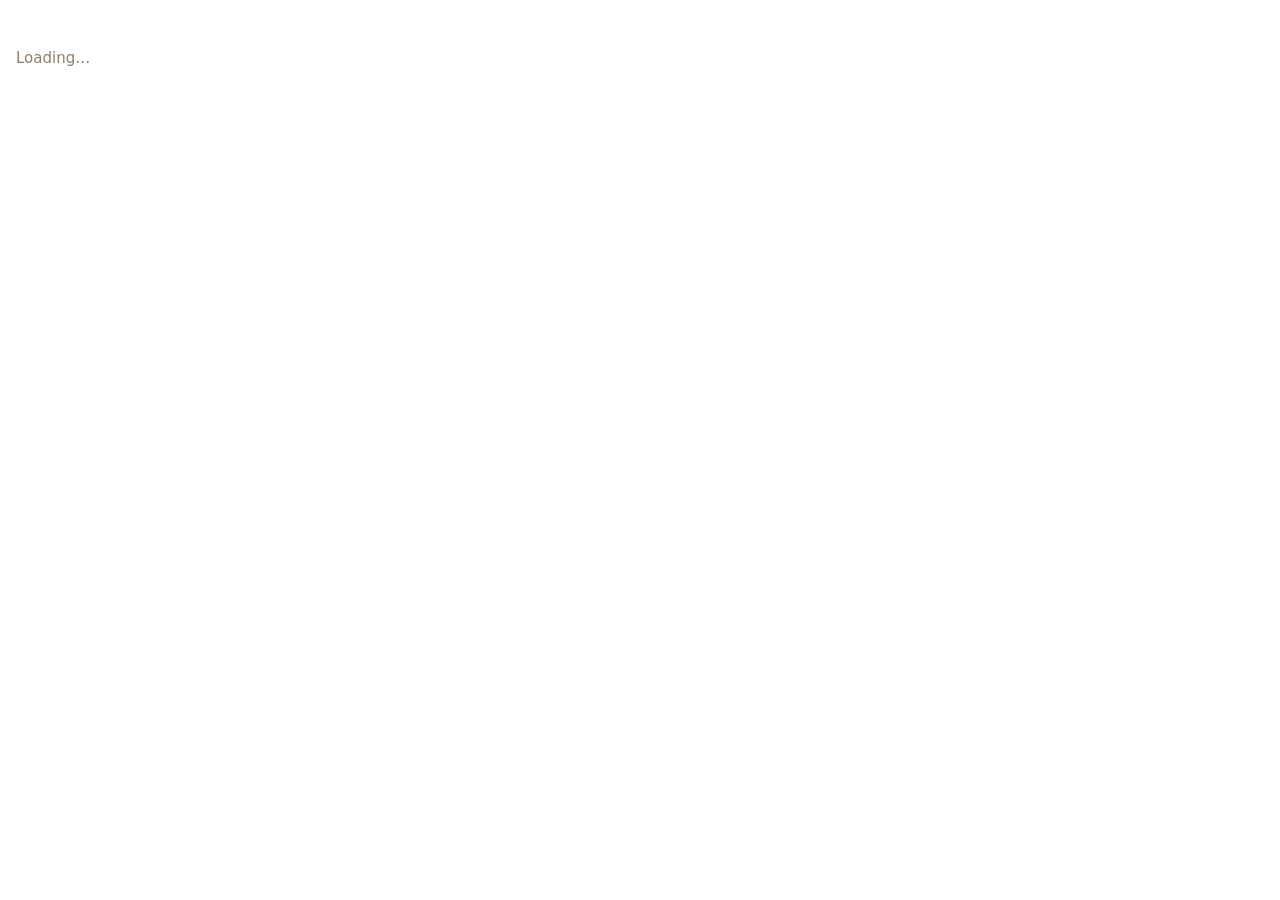
==== docs/index.html @ bcf40b61 "Add the Handoff website" ====
<!doctype html>
<html lang="en">
<head>
  <meta charset="utf-8">
  <meta name="viewport" content="width=device-width, initial-scale=1, viewport-fit=cover">
  <title>Handoff</title>
  <meta name="description" content="Hand out work, track deadlines, and get told when something slips.">
  <meta name="theme-color" content="#FFFFFF">
  <!-- Security: the page may only load code from itself and the pinned Supabase library, and only talk to the Handoff database. -->
  <meta http-equiv="Content-Security-Policy" content="default-src 'self'; script-src 'self' https://cdn.jsdelivr.net; style-src 'self' 'unsafe-inline' https://fonts.googleapis.com; font-src https://fonts.gstatic.com; img-src 'self' data: blob: https://ctnetlnnticvwkvxmmws.supabase.co; connect-src 'self' https://ctnetlnnticvwkvxmmws.supabase.co wss://ctnetlnnticvwkvxmmws.supabase.co https://cdn.jsdelivr.net; object-src 'none'; base-uri 'self'; form-action 'self'">
  <meta name="referrer" content="strict-origin-when-cross-origin">
  <link rel="manifest" href="manifest.webmanifest">
  <link rel="icon" href="icon.svg" type="image/svg+xml">
  <link rel="apple-touch-icon" href="icon.svg">
  <link rel="preconnect" href="https://fonts.googleapis.com">
  <link rel="preconnect" href="https://fonts.gstatic.com" crossorigin>
  <link rel="stylesheet" href="https://fonts.googleapis.com/css2?family=Familjen+Grotesk:wght@500;600;700&family=Atkinson+Hyperlegible:wght@400;700&family=IBM+Plex+Mono:wght@400;500&display=swap">
  <link rel="stylesheet" href="styles.css">
</head>
<body>
  <div class="shell">
    <aside class="sidebar" id="sidebar" hidden>
      <a class="brand" href="#/"><img src="icon.svg" alt="" width="30" height="30"><span>Handoff</span></a>
      <div class="ws" id="wsName"></div>
      <nav class="side-nav" id="nav" aria-label="Main"></nav>
      <div class="side-foot" id="who"></div>
    </aside>
    <div class="content">
      <header class="mobile-top" id="mtop" hidden></header>
      <main id="view"><p class="muted pad">Loading…</p></main>
    </div>
  </div>
  <nav class="tabbar" id="tabbar" aria-label="Main" hidden></nav>
  <div id="toast" role="status" hidden></div>
  <noscript><p class="pad">Handoff needs JavaScript turned on.</p></noscript>
  <script src="config.js"></script>
  <script type="module" src="app.js"></script>
</body>
</html>
---- docs/styles.css ----
/* Handoff — white page, brown ink, a sand sidebar. */
:root {
  --bg: #FFFFFF; --surface: #FFFFFF; --surface-2: #F7F2EC; --sand: #FAF6F1; --line: #ECE3D8; --line-2: #D5C6B4;
  --ink: #2B1F17; --ink-2: #5C4839; --ink-3: #937D6A;
  --accent: #7A4724; --accent-2: #9A5F33; --accent-ink: #FFFFFF; --accent-soft: #F5E9DD;
  --ok: #5F5A2C; --ok-soft: #EFEDDF; --warn: #A8701F; --warn-soft: #FAEEDB; --bad: #9A3A20; --bad-soft: #F7E4DC;
  --todo: #B29D88;
  --shadow: 0 1px 2px rgba(43, 31, 23, .05), 0 6px 18px rgba(43, 31, 23, .06);
  --shadow-lg: 0 10px 30px rgba(43, 31, 23, .12);
  --r: 12px;
  --f-display: "Familjen Grotesk", ui-sans-serif, system-ui, sans-serif;
  --f-body: "Atkinson Hyperlegible", ui-sans-serif, system-ui, sans-serif;
  --f-mono: "IBM Plex Mono", ui-monospace, Menlo, monospace;
  color-scheme: light;
}
@media (prefers-color-scheme: dark) {
  :root {
    --bg: #17120E; --surface: #211A15; --surface-2: #2A221C; --sand: #1C1611; --line: #352B23; --line-2: #4E4136;
    --ink: #F2E9DF; --ink-2: #C9B8A7; --ink-3: #9E8B79;
    --accent: #D9A272; --accent-2: #E6B88E; --accent-ink: #1A1410; --accent-soft: #3A2A1E;
    --ok: #BDB682; --ok-soft: #2E2B1C; --warn: #E2AE60; --warn-soft: #3A2C17; --bad: #E6907A; --bad-soft: #3E2219;
    --todo: #9E8B79;
    --shadow: 0 1px 2px rgba(0, 0, 0, .3), 0 6px 18px rgba(0, 0, 0, .25);
    --shadow-lg: 0 10px 30px rgba(0, 0, 0, .45);
    color-scheme: dark;
  }
}
* { box-sizing: border-box; }
[hidden] { display: none !important; }
html, body { margin: 0; }
body { background: var(--bg); color: var(--ink); font: 15px/1.55 var(--f-body); -webkit-font-smoothing: antialiased; }
h1, h2, h3 { font-family: var(--f-display); line-height: 1.2; margin: 0; text-wrap: balance; letter-spacing: -.01em; }
h1 { font-size: 26px; } h2 { font-size: 17px; } h3 { font-size: 15px; }
a { color: var(--accent); }
button, input, select, textarea { font: inherit; color: inherit; }
button { cursor: pointer; }
:focus-visible { outline: 2px solid var(--accent); outline-offset: 2px; border-radius: 4px; }
.pad { padding: 32px max(16px, env(safe-area-inset-left)); }
.muted { color: var(--ink-3); }
.mono { font-family: var(--f-mono); font-size: 12.5px; font-variant-numeric: tabular-nums; }
.small { font-size: 13px; }
.ic { width: 18px; height: 18px; flex: none; }
.eyebrow { margin: 0 0 4px; font-size: 13px; color: var(--ink-3); font-weight: 700; letter-spacing: .02em; }

/* ---------- app shell: sidebar on desktop, top bar + tab bar on phones ---------- */
.shell { display: flex; min-height: 100vh; }
.sidebar { position: sticky; top: 0; height: 100vh; width: 248px; flex: none; background: var(--sand); border-right: 1px solid var(--line);
  display: flex; flex-direction: column; gap: 6px; padding: calc(18px + env(safe-area-inset-top)) 14px 14px max(14px, env(safe-area-inset-left)); }
.brand { display: flex; align-items: center; gap: 10px; font-family: var(--f-display); font-weight: 700; font-size: 20px; color: var(--ink); text-decoration: none; }
.brand img { border-radius: 8px; }
.sidebar .brand { padding: 0 8px; }
.ws { color: var(--ink-3); font-size: 13.5px; padding: 0 8px 10px; white-space: nowrap; overflow: hidden; text-overflow: ellipsis; }
.ws-pick { width: 100%; border: 1px solid var(--line-2); background: var(--surface); border-radius: 8px; padding: 5px 8px; font-size: 13.5px; }
.side-nav { display: flex; flex-direction: column; gap: 2px; margin-top: 4px; }
.side-nav a { display: flex; align-items: center; gap: 11px; padding: 9px 10px; border-radius: 9px; color: var(--ink-2); text-decoration: none; font-weight: 700; font-size: 14.5px; }
.side-nav a:hover { background: var(--surface-2); color: var(--ink); }
.side-nav a[aria-current="page"] { background: var(--surface); color: var(--ink); box-shadow: var(--shadow); }
.side-nav a[aria-current="page"] .ic { color: var(--accent); }
.side-nav .nav-new { background: var(--accent); color: var(--accent-ink); margin-bottom: 10px; justify-content: center; box-shadow: var(--shadow); }
.side-nav .nav-new:hover { background: var(--accent-2); color: var(--accent-ink); }
.side-foot { margin-top: auto; display: flex; align-items: center; gap: 6px; border-top: 1px solid var(--line); padding-top: 12px; }
.me-card { display: flex; align-items: center; gap: 10px; flex: 1; min-width: 0; text-decoration: none; color: inherit; padding: 6px; border-radius: 9px; }
.me-card:hover { background: var(--surface-2); }
.me-txt { display: flex; flex-direction: column; min-width: 0; line-height: 1.25; }
.me-txt b { font-size: 14px; white-space: nowrap; overflow: hidden; text-overflow: ellipsis; }
.me-txt span { font-size: 12px; color: var(--ink-3); white-space: nowrap; overflow: hidden; text-overflow: ellipsis; }
.icon-btn { border: 0; background: transparent; color: var(--ink-3); width: 34px; height: 34px; border-radius: 8px; display: grid; place-items: center; }
.icon-btn:hover { background: var(--surface-2); color: var(--ink); }
.content { flex: 1; min-width: 0; }
main { max-width: 1160px; margin: 0 auto; padding: 28px max(24px, env(safe-area-inset-right)) 64px max(24px, env(safe-area-inset-left)); }
body:not(.in-app) main { max-width: none; padding: 0; }
.mobile-top, .tabbar, .mobile-only { display: none; }

@media (max-width: 860px) {
  .sidebar { display: none !important; }
  .mobile-top:not([hidden]) { display: flex; align-items: center; gap: 10px; position: sticky; top: 0; z-index: 20; background: color-mix(in srgb, var(--bg) 92%, transparent);
    backdrop-filter: blur(8px); border-bottom: 1px solid var(--line); padding: calc(10px + env(safe-area-inset-top)) max(16px, env(safe-area-inset-right)) 10px max(16px, env(safe-area-inset-left)); }
  .mobile-top .brand { font-size: 18px; }
  .mobile-top .ws { padding: 0; flex: 1; min-width: 0; }
  main { padding: 18px max(16px, env(safe-area-inset-right)) calc(96px + env(safe-area-inset-bottom)) max(16px, env(safe-area-inset-left)); }
  .tabbar:not([hidden]) { display: flex; position: fixed; left: 0; right: 0; bottom: 0; z-index: 30; background: var(--surface); border-top: 1px solid var(--line);
    padding: 6px max(8px, env(safe-area-inset-right)) calc(6px + env(safe-area-inset-bottom)) max(8px, env(safe-area-inset-left)); justify-content: space-around; align-items: center; }
  .tabbar a { display: flex; flex-direction: column; align-items: center; gap: 2px; font-size: 11px; font-weight: 700; color: var(--ink-3); text-decoration: none; padding: 4px 8px; min-width: 56px; }
  .tabbar a .ic { width: 22px; height: 22px; }
  .tabbar a[aria-current="page"] { color: var(--accent); }
  .tabbar .tab-new { width: 50px; height: 50px; min-width: 50px; border-radius: 50%; background: var(--accent); color: var(--accent-ink); justify-content: center; box-shadow: var(--shadow-lg); margin-top: -18px; padding: 0; }
  .tabbar .tab-new .ic { width: 24px; height: 24px; }
  .mobile-only { display: flex; }
  h1 { font-size: 23px; }
}
.more-list { display: flex; flex-direction: column; background: var(--surface); border: 1px solid var(--line); border-radius: var(--r); overflow: hidden; }
.more-list a, .more-list button { display: flex; align-items: center; gap: 12px; padding: 14px 16px; border: 0; border-top: 1px solid var(--line); background: transparent; color: var(--ink); text-decoration: none; font-weight: 700; text-align: left; }
.more-list > :first-child { border-top: 0; }
.more-list .ic { color: var(--accent); }

/* ---------- page heads ---------- */
.page-head { display: flex; align-items: center; gap: 12px; flex-wrap: wrap; margin-bottom: 18px; }
.page-head h1 { margin-right: auto; }
.hello { display: flex; align-items: flex-end; gap: 16px; flex-wrap: wrap; margin-bottom: 18px; }
.hello > div { margin-right: auto; }
.hello p.muted { margin: 6px 0 0; }
.back { font-size: 14px; text-decoration: none; display: inline-block; margin-bottom: 10px; font-weight: 700; }

/* ---------- controls ---------- */
.btn { display: inline-flex; align-items: center; justify-content: center; gap: 7px; border: 1px solid var(--line-2); background: var(--surface); border-radius: 9px; padding: 9px 15px; font-weight: 700; font-size: 14px; text-decoration: none; color: var(--ink); white-space: nowrap; transition: background .15s, border-color .15s, transform .05s; }
.btn:hover { border-color: var(--ink-3); }
.btn:active { transform: translateY(1px); }
.btn .ic { width: 16px; height: 16px; }
.btn.primary { background: var(--accent); border-color: var(--accent); color: var(--accent-ink); box-shadow: 0 1px 2px rgba(122, 71, 36, .25); }
.btn.primary:hover { background: var(--accent-2); border-color: var(--accent-2); }
.btn.ghost { border-color: transparent; background: transparent; color: var(--ink-2); }
.btn.ghost:hover { background: var(--surface-2); }
.btn.danger { color: var(--bad); border-color: var(--bad-soft); }
.btn.small { padding: 6px 11px; font-size: 13px; border-radius: 8px; }
.btn:disabled { opacity: .55; cursor: not-allowed; }
.field { width: 100%; border: 1px solid var(--line-2); background: var(--surface); border-radius: 9px; padding: 9px 11px; font-size: 14.5px; min-width: 0; transition: border-color .15s, box-shadow .15s; }
.field:focus { outline: none; border-color: var(--accent); box-shadow: 0 0 0 3px var(--accent-soft); }
textarea.field { resize: vertical; min-height: 88px; line-height: 1.5; }
label.lb { display: flex; flex-direction: column; gap: 6px; font-size: 13px; font-weight: 700; color: var(--ink-2); min-width: 0; }
label.lb .hint { font-weight: 400; color: var(--ink-3); }
label.lb .field { font-weight: 400; color: var(--ink); }
.form { display: grid; grid-template-columns: repeat(2, minmax(0, 1fr)); gap: 14px; }
.form .full { grid-column: 1 / -1; }
.form.filled { animation: glow 1.2s ease-out; }
@keyframes glow { from { box-shadow: 0 0 0 4px var(--accent-soft), var(--shadow); } to { box-shadow: var(--shadow); } }
@media (max-width: 600px) { .form { grid-template-columns: 1fr; } }
.actions { display: flex; gap: 10px; align-items: center; flex-wrap: wrap; }
.err { color: var(--bad); font-size: 13.5px; }
.ok-msg { color: var(--ok); font-size: 13.5px; }
.toolbar { display: flex; gap: 8px; flex-wrap: wrap; margin-bottom: 14px; }
.toolbar .field { width: auto; }
.toolbar .search { flex: 1 1 200px; }
.seg-toggle { display: inline-flex; background: var(--surface-2); border-radius: 9px; padding: 3px; gap: 2px; }
.seg-toggle button { border: 0; background: transparent; padding: 6px 12px; border-radius: 7px; font-weight: 700; font-size: 13px; color: var(--ink-2); display: inline-flex; gap: 6px; align-items: center; }
.seg-toggle button .ic { width: 15px; height: 15px; }
.seg-toggle button[aria-pressed="true"] { background: var(--surface); color: var(--ink); box-shadow: var(--shadow); }

/* ---------- sign-in ---------- */
.auth-wrap { display: grid; grid-template-columns: minmax(0, 1.05fr) minmax(0, 1fr); min-height: 100vh; }
.auth-art { background: linear-gradient(160deg, #7A4724 0%, #5B331A 100%); color: #FBF3EA; padding: 48px 56px; display: flex; flex-direction: column; gap: 40px; position: relative; overflow: hidden; }
.auth-art::after { content: ""; position: absolute; right: -120px; bottom: -120px; width: 380px; height: 380px; border-radius: 50%; border: 60px solid rgba(255, 255, 255, .05); }
.brand.light { color: #FFF8F0; }
.art-copy h2 { font-size: 40px; line-height: 1.08; color: #FFF8F0; letter-spacing: -.02em; }
.art-copy ul { list-style: none; padding: 0; margin: 28px 0 0; display: flex; flex-direction: column; gap: 14px; font-size: 16px; color: #F1DFCC; }
.art-copy li { display: flex; gap: 12px; align-items: flex-start; }
.art-copy .ic { width: 22px; height: 22px; color: #F4C99E; margin-top: 1px; }
.art-cards { margin-top: auto; display: flex; flex-direction: column; gap: 10px; max-width: 360px; position: relative; z-index: 1; }
.mini { display: flex; align-items: center; gap: 10px; background: rgba(255, 255, 255, .1); border: 1px solid rgba(255, 255, 255, .14); border-radius: 10px; padding: 10px 14px; font-weight: 700; color: #FFF8F0; backdrop-filter: blur(4px); }
.mini .due { margin-left: auto; color: #F1DFCC; }
.mini .due.late { color: #FFB59E; }
.auth { width: 100%; max-width: 420px; margin: 0 auto; align-self: center; display: flex; flex-direction: column; gap: 16px; padding: 48px 24px; }
.auth h1 { font-size: 28px; }
.auth form { display: flex; flex-direction: column; gap: 14px; }
.auth p { margin: 0; color: var(--ink-2); }
.auth .btn.primary { padding: 11px 16px; }
.or { display: flex; align-items: center; gap: 10px; color: var(--ink-3); font-size: 13px; }
.or::before, .or::after { content: ""; flex: 1; border-top: 1px solid var(--line); }
@media (max-width: 860px) {
  .auth-wrap { grid-template-columns: 1fr; }
  .auth-art { display: none; }
  .auth { padding: calc(40px + env(safe-area-inset-top)) max(20px, env(safe-area-inset-right)) 40px max(20px, env(safe-area-inset-left)); align-self: start; }
}
.notice-line { background: var(--warn-soft); color: var(--warn) !important; padding: 9px 12px; border-radius: 9px; font-size: 14px; }

/* ---------- panels, KPIs ---------- */
.panel { background: var(--surface); border: 1px solid var(--line); border-radius: var(--r); padding: 18px; min-width: 0; box-shadow: var(--shadow); }
.panel h2 { margin-bottom: 12px; }
.grid { display: grid; gap: 14px; }
.kpis { grid-template-columns: repeat(6, minmax(0, 1fr)); margin-bottom: 14px; }
@media (max-width: 1100px) { .kpis { grid-template-columns: repeat(3, minmax(0, 1fr)); } }
@media (max-width: 520px) { .kpis { grid-template-columns: repeat(2, minmax(0, 1fr)); } }
.kpi { display: flex; gap: 12px; align-items: center; padding: 14px 16px; }
.kpi-ic { width: 38px; height: 38px; border-radius: 10px; display: grid; place-items: center; background: var(--surface-2); color: var(--ink-2); flex: none; }
.kpi-ic .ic { width: 20px; height: 20px; }
.kpi .v { font-family: var(--f-display); font-weight: 700; font-size: 26px; line-height: 1.05; font-variant-numeric: tabular-nums; }
.kpi .l { font-size: 12.5px; color: var(--ink-3); font-weight: 700; }
.kpi.bad .v { color: var(--bad); } .kpi.bad .kpi-ic { background: var(--bad-soft); color: var(--bad); }
.kpi.warn .v { color: var(--warn); } .kpi.warn .kpi-ic { background: var(--warn-soft); color: var(--warn); }
.kpi.ok .v { color: var(--ok); } .kpi.ok .kpi-ic { background: var(--ok-soft); color: var(--ok); }
.two { grid-template-columns: minmax(0, 1.3fr) minmax(0, 1fr); }
@media (max-width: 960px) { .two { grid-template-columns: 1fr; } }

/* ---------- AI ---------- */
.ai-badge { display: inline-flex; align-items: center; gap: 5px; font-size: 12px; font-weight: 700; color: var(--accent); background: var(--accent-soft); border-radius: 999px; padding: 3px 10px 3px 8px; }
.ai-badge .ic { width: 14px; height: 14px; }
.brief-card { margin-bottom: 14px; background: linear-gradient(135deg, var(--surface) 55%, var(--accent-soft) 160%); border-color: color-mix(in srgb, var(--accent) 22%, var(--line)); }
.brief-h { display: flex; align-items: center; gap: 10px; flex-wrap: wrap; }
.brief-h .btn { margin-left: auto; }
.brief-list { margin: 10px 0 0; padding-left: 20px; display: flex; flex-direction: column; gap: 6px; font-size: 15px; }
.brief-list:empty { display: none; }
.brief-list li::marker { color: var(--accent); }
.shimmer { list-style: none; height: 14px; border-radius: 7px; background: linear-gradient(90deg, var(--surface-2), var(--accent-soft), var(--surface-2)); background-size: 200% 100%; animation: shimmer 1.2s linear infinite; margin-left: -20px; }
.shimmer.short { width: 60%; }
@keyframes shimmer { to { background-position: -200% 0; } }
.ai-box { background: linear-gradient(135deg, var(--accent-soft), var(--surface) 70%); border: 1px solid color-mix(in srgb, var(--accent) 25%, var(--line)); border-radius: var(--r); padding: 16px; margin-bottom: 14px; display: flex; flex-direction: column; gap: 10px; }
.ai-box label { display: flex; align-items: center; gap: 8px; font-weight: 700; font-size: 14px; }
.ai-box textarea { min-height: 70px; background: var(--surface); }
.reason { display: flex; gap: 8px; align-items: center; font-size: 13.5px; color: var(--ink-2); background: var(--accent-soft); border-radius: 9px; padding: 9px 12px; }
.reason .ic { color: var(--accent); width: 16px; height: 16px; }
.reason b { color: var(--ink); }
#aiReason:empty { display: none; }

/* ---------- task lists ---------- */
.list { border: 1px solid var(--line); border-radius: var(--r); overflow: hidden; background: var(--surface); box-shadow: var(--shadow); }
.row { display: grid; grid-template-columns: minmax(0, 1fr) 190px 90px 130px 130px; gap: 12px; align-items: center; padding: 12px 16px; border-top: 1px solid var(--line); color: inherit; text-decoration: none; }
.row:first-child { border-top: 0; }
a.row:hover { background: var(--sand); }
.row.head { background: var(--sand); font-size: 11.5px; font-weight: 700; color: var(--ink-3); text-transform: uppercase; letter-spacing: .06em; padding-block: 9px; }
.row .t { font-weight: 700; overflow-wrap: anywhere; }
.row .p { display: flex; align-items: center; gap: 8px; min-width: 0; }
.row .p span { overflow: hidden; text-overflow: ellipsis; white-space: nowrap; }
@media (max-width: 760px) {
  .row { grid-template-columns: minmax(0, 1fr) auto; gap: 4px 10px; }
  .row.head { display: none; }
  .row .c-pri { display: none; }
  .row .c-due { grid-row: 1; grid-column: 2; text-align: right; }
  .row .c-st { grid-column: 2; text-align: right; }
}
.empty-row { padding: 16px; color: var(--ink-3); }
.section-label { font-family: var(--f-display); font-weight: 700; font-size: 14px; margin: 20px 0 8px; display: flex; gap: 8px; align-items: baseline; }
.section-label .mono { color: var(--ink-3); }
.dot { width: 8px; height: 8px; border-radius: 50%; display: inline-block; flex: none; }
.s-todo { background: var(--todo); } .s-progress { background: var(--accent); } .s-blocked { background: var(--warn); } .s-done { background: var(--ok); }
.st { display: inline-flex; align-items: center; gap: 6px; font-size: 12.5px; font-weight: 700; border-radius: 999px; padding: 3px 10px; background: var(--surface-2); color: var(--ink-2); white-space: nowrap; }
.pill-progress { background: var(--accent-soft); color: var(--accent); }
.pill-blocked { background: var(--warn-soft); color: var(--warn); }
.pill-done { background: var(--ok-soft); color: var(--ok); }
.pri { font-size: 11px; font-weight: 700; letter-spacing: .06em; text-transform: uppercase; color: var(--ink-3); }
.pri.Urgent { color: var(--bad); } .pri.High { color: var(--warn); }
.due { font-family: var(--f-mono); font-size: 12.5px; color: var(--ink-2); }
.due.late { color: var(--bad); font-weight: 500; } .due.soon { color: var(--warn); }
.chip { display: inline-flex; align-items: center; gap: 6px; border-radius: 999px; padding: 3px 10px; font-size: 12px; font-weight: 700; background: var(--surface-2); color: var(--ink-2); white-space: nowrap; }
.chip.bad { background: var(--bad-soft); color: var(--bad); } .chip.warn { background: var(--warn-soft); color: var(--warn); } .chip.ok { background: var(--ok-soft); color: var(--ok); }
.av { width: 28px; height: 28px; border-radius: 50%; display: inline-grid; place-items: center; font-size: 11px; font-weight: 700; color: #FFF8F0; flex: none; }
.av.none { background: var(--surface-2); color: var(--ink-3); border: 1px dashed var(--line-2); }

/* ---------- board ---------- */
.board-scroll { overflow-x: auto; padding-bottom: 6px; margin-bottom: 8px; }
.board { display: grid; grid-template-columns: repeat(4, minmax(210px, 1fr)); gap: 12px; min-width: 880px; }
.bcol { background: var(--sand); border: 1px solid var(--line); border-radius: var(--r); padding: 10px; display: flex; flex-direction: column; gap: 9px; min-height: 240px; transition: background .15s, border-color .15s; }
.bcol.drop { background: var(--accent-soft); border-color: var(--accent); }
.bcol header { display: flex; align-items: center; gap: 8px; font-family: var(--f-display); font-weight: 700; font-size: 14px; padding: 4px 4px 2px; }
.bcol header .mono { margin-left: auto; color: var(--ink-3); }
.bcard { display: flex; flex-direction: column; gap: 8px; background: var(--surface); border: 1px solid var(--line); border-radius: 10px; padding: 12px; color: inherit; text-decoration: none; box-shadow: var(--shadow); transition: transform .1s, box-shadow .15s; }
.bcard:hover { box-shadow: var(--shadow-lg); transform: translateY(-1px); }
.bcard[draggable="true"] { cursor: grab; }
.bcard.dragging { opacity: .5; }
.bcard.is-late { border-color: color-mix(in srgb, var(--bad) 45%, var(--line)); }
.bc-top { display: flex; justify-content: space-between; gap: 8px; align-items: center; }
.bc-title { font-weight: 700; line-height: 1.35; overflow-wrap: anywhere; }
.bc-foot { display: flex; align-items: center; gap: 8px; font-size: 13px; color: var(--ink-2); }
.bc-foot .mono { margin-left: auto; }
.bc-foot .av { width: 24px; height: 24px; font-size: 10px; }
.bempty { color: var(--ink-3); font-size: 13px; text-align: center; margin: 14px 0; }

/* ---------- workload, attention, feeds ---------- */
.load { display: grid; grid-template-columns: 140px 1fr 54px; gap: 10px; align-items: center; padding: 6px 0; font-size: 14px; }
.load .n { overflow: hidden; text-overflow: ellipsis; white-space: nowrap; }
.bar { height: 8px; background: var(--surface-2); border-radius: 99px; overflow: hidden; }
.bar i { display: block; height: 100%; border-radius: 99px; }
.att { display: flex; flex-direction: column; }
.att a { display: flex; gap: 10px; align-items: baseline; padding: 10px 0; border-top: 1px solid var(--line); color: inherit; text-decoration: none; }
.att a:first-child { border-top: 0; padding-top: 2px; }
.att a:hover .tt { color: var(--accent); }
.att .tt { font-weight: 700; min-width: 0; overflow-wrap: anywhere; }
.att .meta { margin-left: auto; white-space: nowrap; }
.feed { display: flex; flex-direction: column; }
.feed .it { padding: 9px 0; border-top: 1px solid var(--line); font-size: 14px; display: flex; gap: 10px; }
.feed .it:first-child { border-top: 0; padding-top: 2px; }
.feed .it .when { margin-left: auto; white-space: nowrap; color: var(--ink-3); font-family: var(--f-mono); font-size: 12px; }
.feed .it a { color: inherit; font-weight: 700; text-decoration: none; }
.feed .it a:hover { color: var(--accent); }

/* ---------- one task ---------- */
.task { display: grid; grid-template-columns: minmax(0, 1fr) 330px; gap: 20px; align-items: start; }
@media (max-width: 960px) { .task { grid-template-columns: 1fr; } }
.title-input { width: 100%; font-family: var(--f-display); font-size: 26px; font-weight: 700; border: 1px solid transparent; border-radius: 9px; padding: 4px 8px; margin-left: -9px; background: transparent; letter-spacing: -.01em; }
.title-input:hover, .title-input:focus { border-color: var(--line-2); outline: none; }
.seg { display: grid; grid-template-columns: repeat(4, 1fr); gap: 4px; background: var(--surface-2); padding: 4px; border-radius: 11px; margin: 14px 0; }
.seg button { border: 0; background: transparent; border-radius: 8px; padding: 9px 4px; font-size: 13.5px; font-weight: 700; color: var(--ink-2); display: flex; align-items: center; justify-content: center; gap: 6px; }
.seg button[aria-pressed="true"] { background: var(--surface); color: var(--ink); box-shadow: var(--shadow); }
.sec { margin-top: 26px; }
.sec-h { display: flex; align-items: center; gap: 8px; margin-bottom: 8px; }
.sec-h .r { margin-left: auto; }
.ck { display: flex; align-items: center; gap: 10px; padding: 8px 0; border-bottom: 1px solid var(--line); font-size: 14.5px; }
.ck input { width: 18px; height: 18px; accent-color: var(--accent); flex: none; }
.ck span { flex: 1; min-width: 0; overflow-wrap: anywhere; }
.ck.done span { text-decoration: line-through; color: var(--ink-3); }
.x { border: 0; background: transparent; color: var(--ink-3); font-size: 18px; line-height: 1; padding: 2px 6px; border-radius: 6px; }
.x:hover { background: var(--surface-2); color: var(--ink); }
.addrow { display: flex; gap: 8px; margin-top: 8px; }
.file { display: flex; gap: 10px; align-items: center; border: 1px solid var(--line); border-radius: 9px; padding: 8px 12px; margin-bottom: 6px; font-size: 14px; background: var(--surface); }
.file a { font-weight: 700; flex: 1; min-width: 0; overflow: hidden; text-overflow: ellipsis; white-space: nowrap; }
.cm { display: flex; gap: 10px; padding: 12px 0; border-top: 1px solid var(--line); }
.cm:first-child { border-top: 0; }
.cm .b { min-width: 0; flex: 1; }
.cm .h { font-size: 13px; font-weight: 700; }
.cm .h .mono { font-weight: 400; color: var(--ink-3); margin-left: 6px; }
.cm .txt { white-space: pre-wrap; overflow-wrap: anywhere; font-size: 14.5px; }
.side .panel + .panel { margin-top: 14px; }
.facts { display: grid; grid-template-columns: auto 1fr; gap: 12px 14px; align-items: center; font-size: 14px; }
.facts dt { color: var(--ink-3); font-size: 13px; font-weight: 700; }
.facts dd { margin: 0; min-width: 0; }

/* ---------- people, tables ---------- */
.ppl { width: 100%; border-collapse: collapse; font-size: 14px; }
.ppl th { text-align: left; font-size: 11.5px; text-transform: uppercase; letter-spacing: .06em; color: var(--ink-3); padding: 10px 12px; background: var(--sand); }
.ppl td { padding: 12px; border-top: 1px solid var(--line); vertical-align: top; }
.ppl td .sub { color: var(--ink-3); font-size: 13px; }
.table-wrap { overflow-x: auto; border: 1px solid var(--line); border-radius: var(--r); background: var(--surface); box-shadow: var(--shadow); }
.edit-row td { background: var(--sand); }
.login-box { border-color: var(--accent); background: var(--accent-soft); }
.login-box .pw { font-size: 17px; font-weight: 500; letter-spacing: .04em; color: var(--ink); background: var(--surface); padding: 3px 8px; border-radius: 6px; border: 1px solid var(--line-2); }
.rights-grid { display: grid; grid-template-columns: repeat(2, minmax(0, 1fr)); gap: 4px 16px; }
@media (max-width: 600px) { .rights-grid { grid-template-columns: 1fr; } }
.rt { display: flex; gap: 8px; align-items: baseline; font-size: 13.5px; padding: 3px 0; color: var(--ink); }
.rt input { accent-color: var(--accent); flex: none; transform: translateY(2px); }
.rt b { font-family: var(--f-mono); font-weight: 500; min-width: 18px; color: var(--accent); }
.rt input:disabled + b { color: var(--ink-3); }
.check-line { display: flex; gap: 8px; align-items: center; font-size: 14px; margin-bottom: 8px; }
.rights-ref { margin: 0; padding-left: 24px; font-size: 14px; color: var(--ink-2); }
.rights-ref li { padding: 2px 0; }
.rights-ref li::marker { font-family: var(--f-mono); color: var(--ink-3); }
.rights-ref li.have { color: var(--ink); font-weight: 700; }
.rights-ref li.have::marker { color: var(--accent); }
.lvl { border-top: 1px solid var(--line); padding: 14px 0; }
.lvl:first-child { border-top: 0; padding-top: 0; }
.lvl-h { display: flex; gap: 10px; align-items: center; margin-bottom: 10px; flex-wrap: wrap; }
.lvl-h .field { width: auto; flex: 1 1 200px; font-weight: 700; }
.lvl-n { font-family: var(--f-display); font-weight: 700; font-size: 18px; width: 32px; height: 32px; border-radius: 50%; display: grid; place-items: center; background: var(--accent-soft); color: var(--accent); flex: none; }

/* ---------- security screens ---------- */
.qr { background: #fff; border: 1px solid var(--line); border-radius: 12px; padding: 12px; width: fit-content; }
.qr img { display: block; width: 200px; height: 200px; }
.key { word-break: break-all; background: var(--surface-2); padding: 2px 6px; border-radius: 4px; }
.field.code { font-family: var(--f-mono); font-size: 22px; letter-spacing: .3em; text-align: center; }
.sec-row { display: flex; gap: 16px; align-items: center; justify-content: space-between; padding: 12px 0; border-top: 1px solid var(--line); flex-wrap: wrap; }
.sec-row:first-of-type { border-top: 0; padding-top: 0; }
.ok-txt { color: var(--ok); font-weight: 700; } .warn-txt { color: var(--warn); font-weight: 700; }

#toast { position: fixed; left: 50%; transform: translateX(-50%); bottom: calc(24px + env(safe-area-inset-bottom)); background: var(--ink); color: var(--bg); padding: 11px 18px; border-radius: 10px; font-weight: 700; font-size: 14px; z-index: 50; max-width: calc(100% - 32px); box-shadow: var(--shadow-lg); }
@media (max-width: 860px) { #toast { bottom: calc(92px + env(safe-area-inset-bottom)); } }
@media (prefers-reduced-motion: reduce) { *, *::before, *::after { animation: none !important; transition: none !important; } }
@media print {
  .sidebar, .mobile-top, .tabbar, .no-print, #toast { display: none !important; }
  main { padding: 0; }
  .panel, .table-wrap, .list { border: 0; box-shadow: none; }
}

/* polish */
@media (min-width: 861px) { body.in-app .shell { background: linear-gradient(to right, var(--sand) 248px, var(--bg) 248px); } }
.mini .dot.s-progress { background: #F4C99E; } .mini .dot.s-blocked { background: #FFB27A; } .mini .dot.s-done { background: #CFE3A2; }
@media (max-width: 860px) {
  .hello > .btn { display: none; }
  .brief-h .muted { flex-basis: 100%; order: 3; }
  .page-head > .btn.primary { display: none; }
}
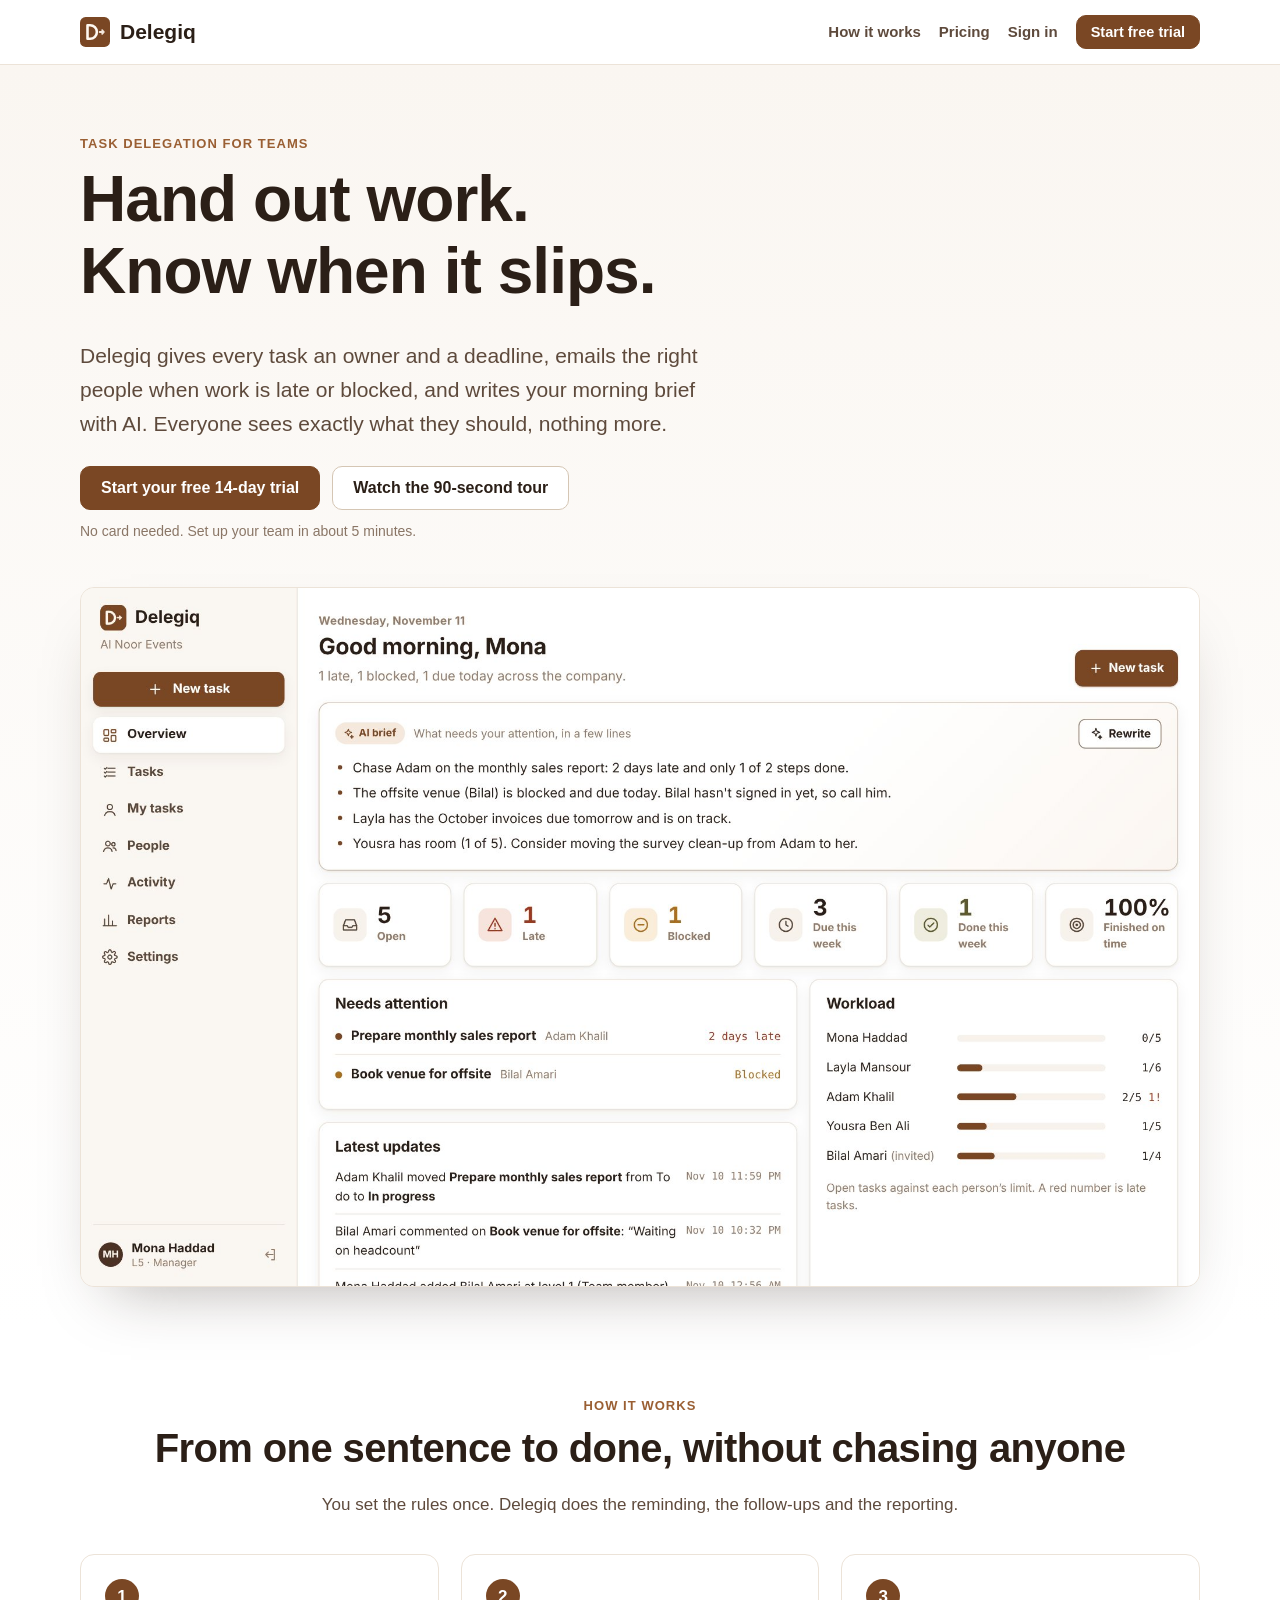
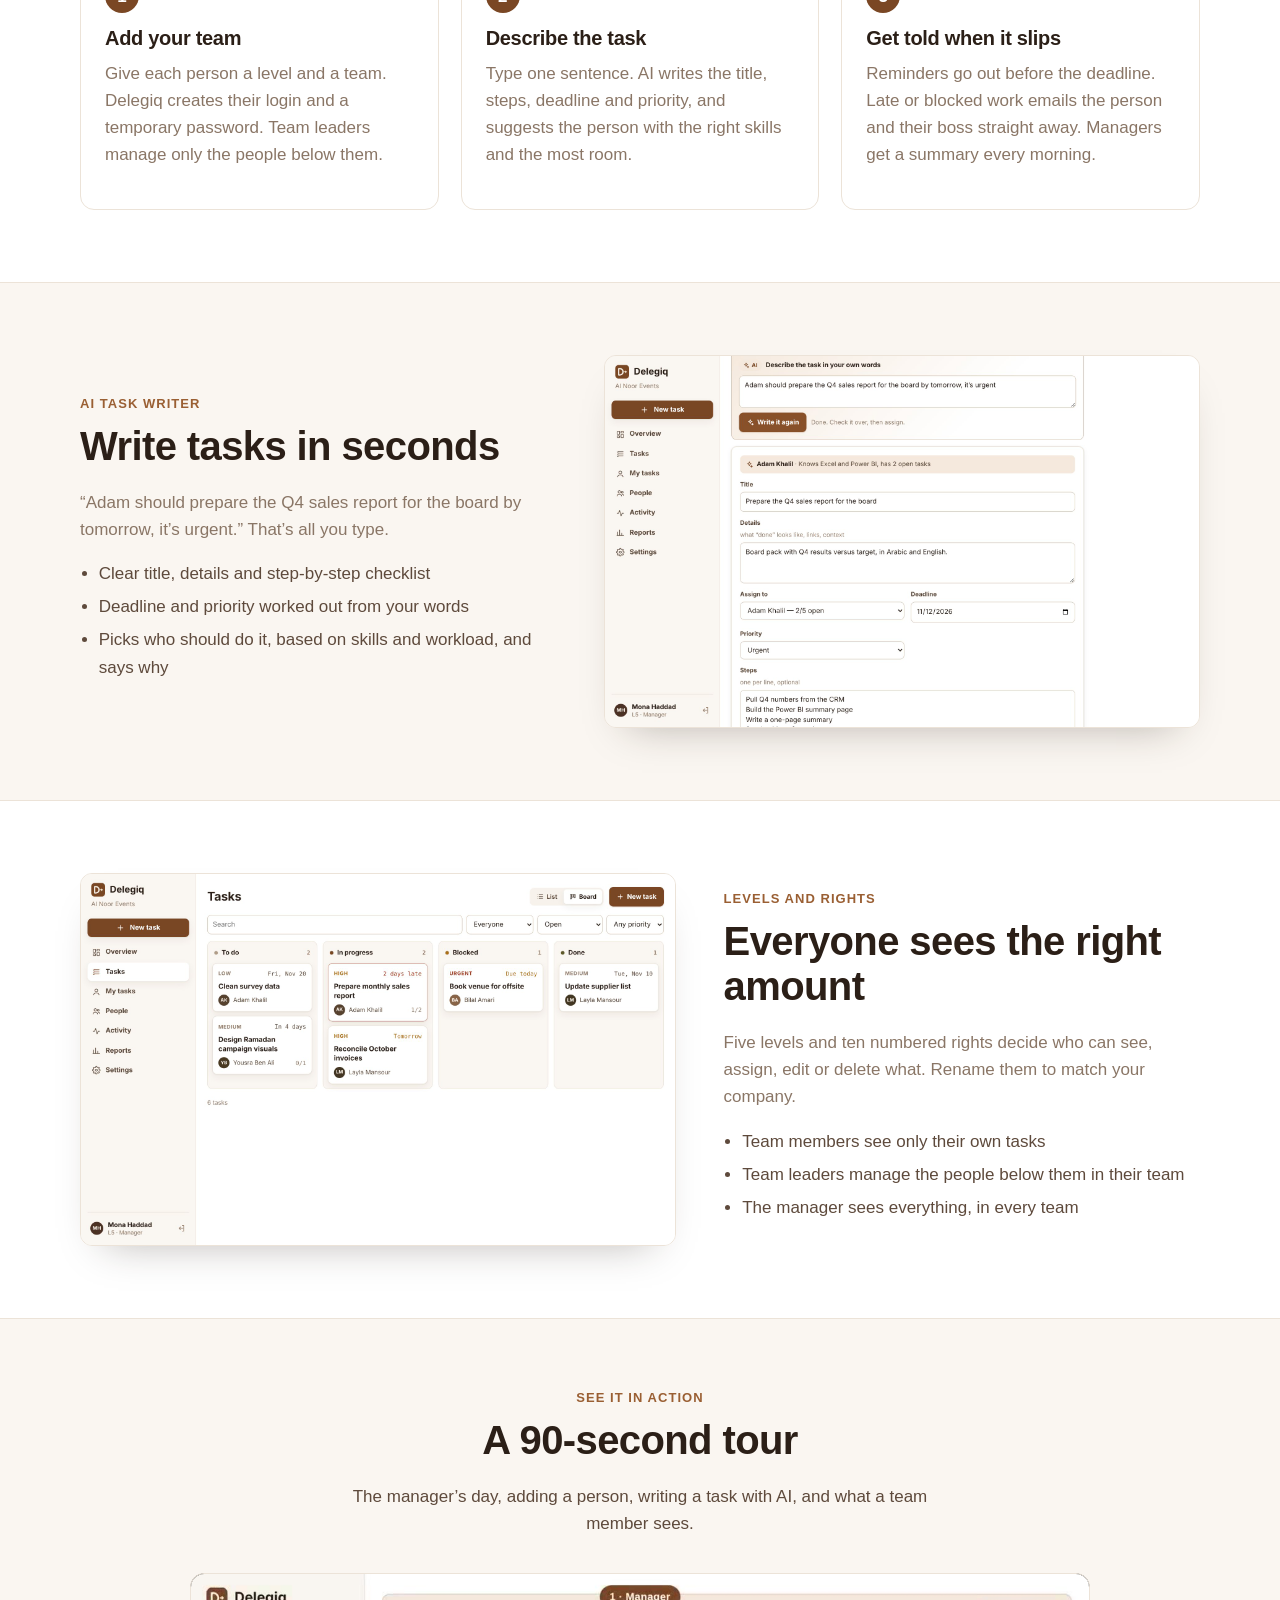
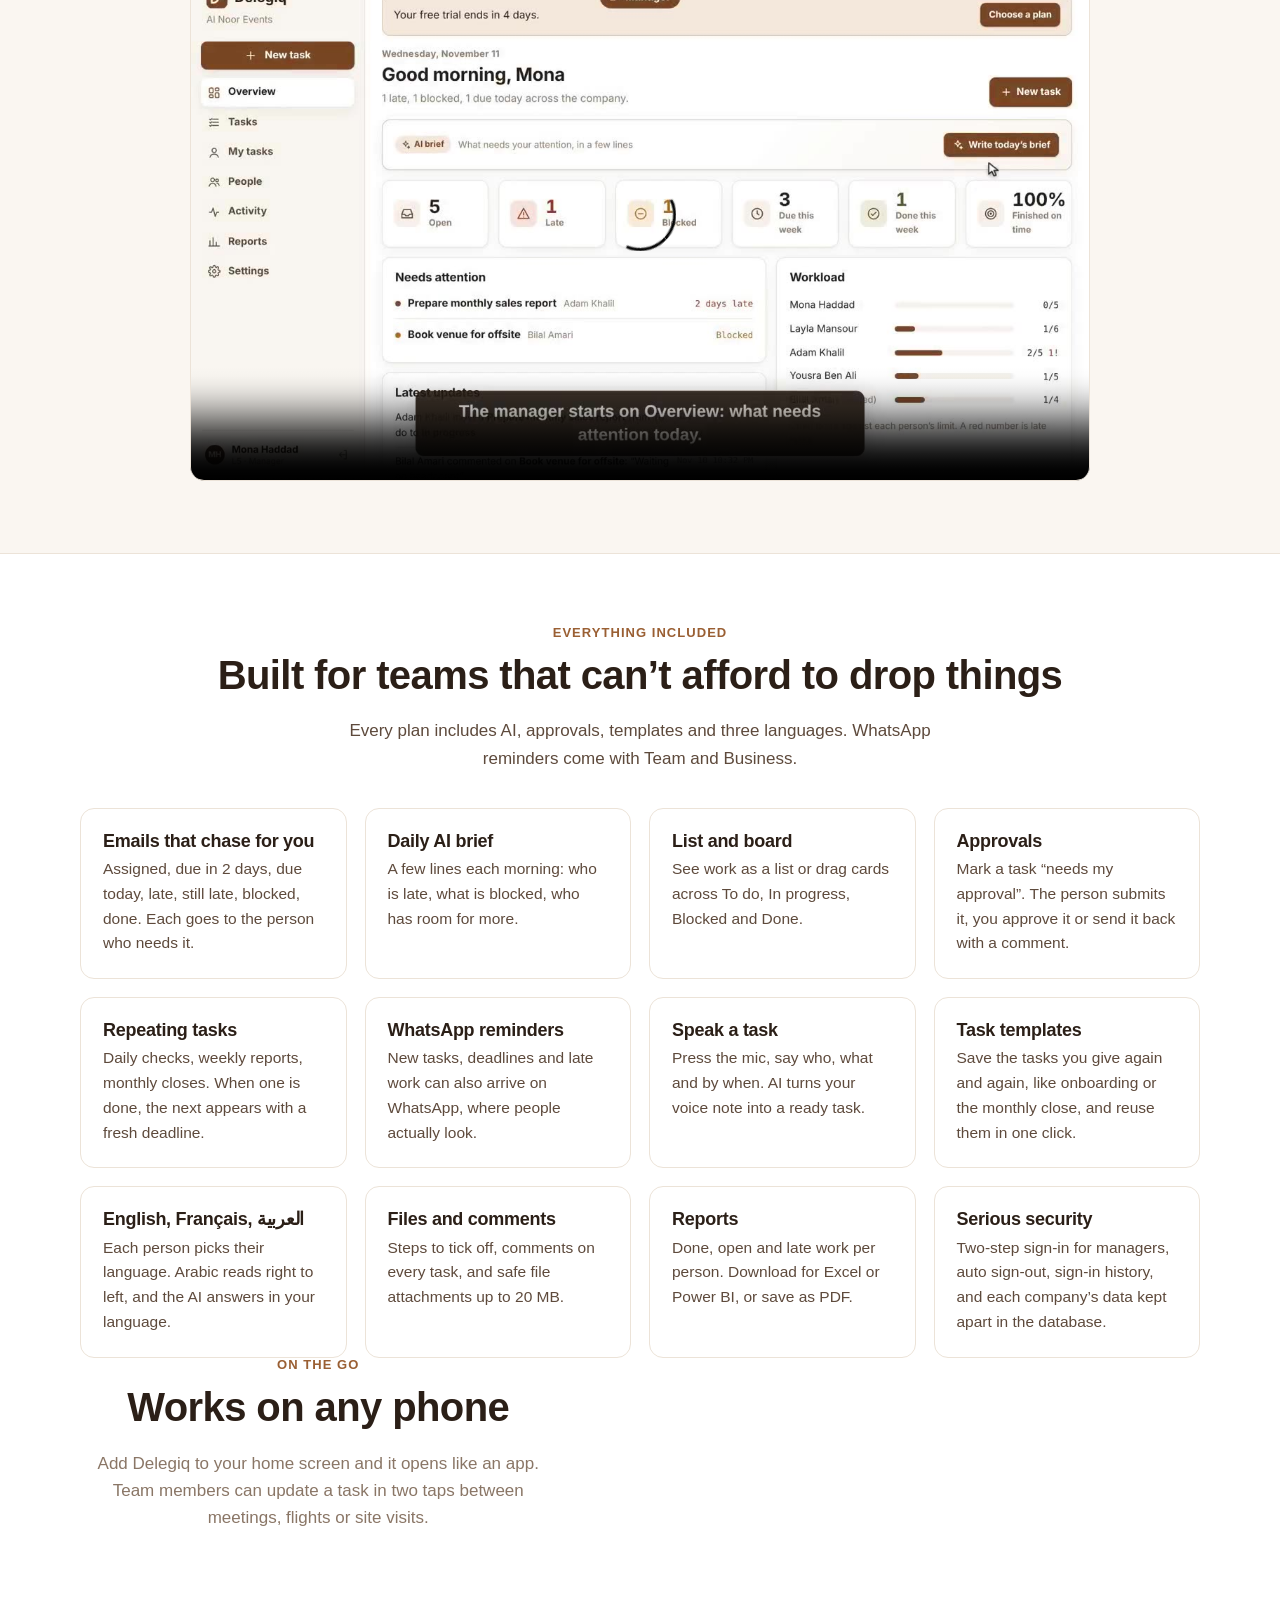
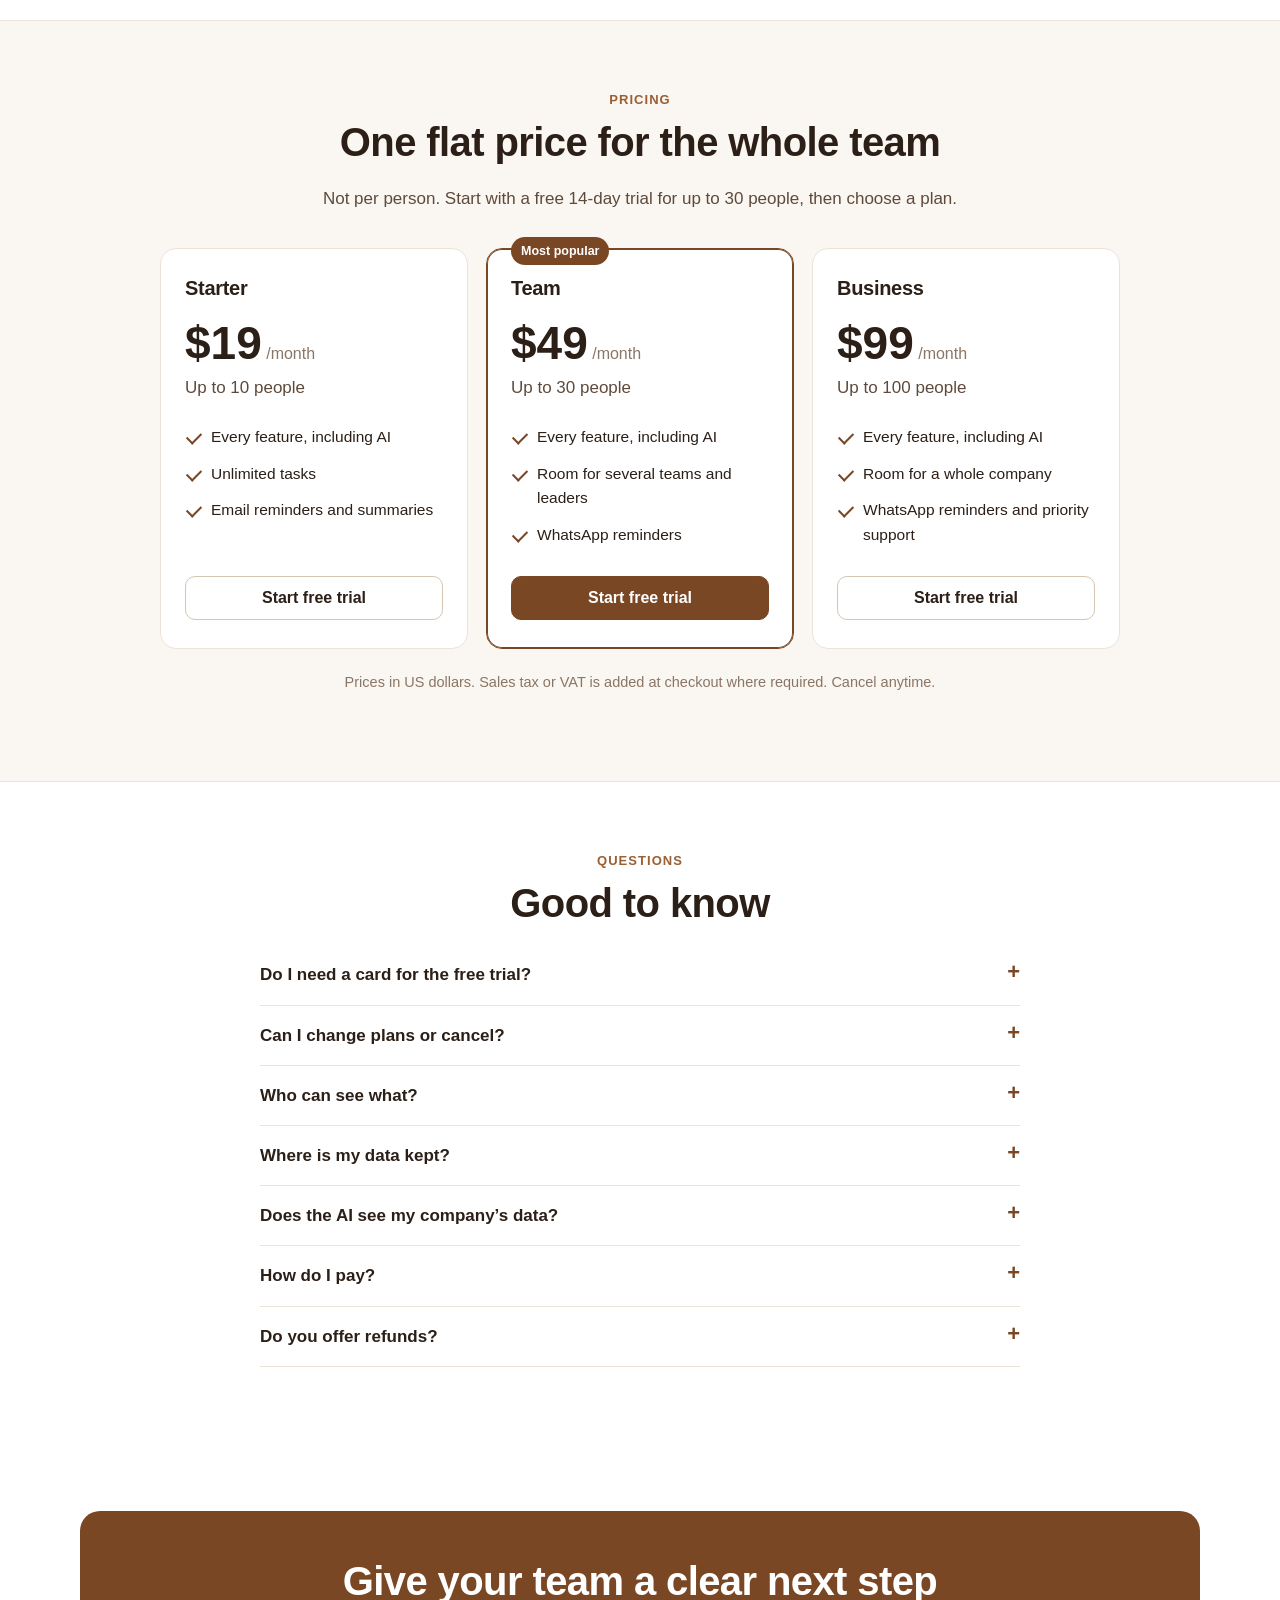
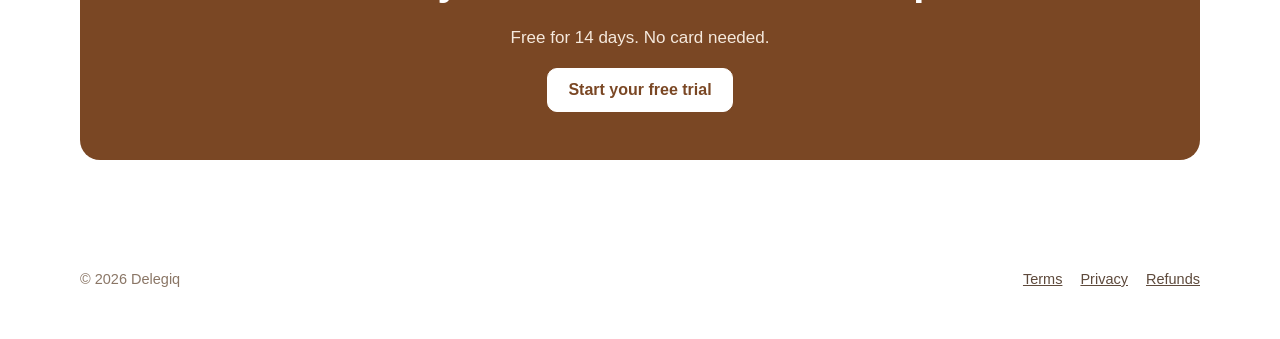
==== commit 224ec04e: "Delegiq: new name, billing, approvals, repeating tasks, templates, voice, WhatsApp, Arabic and Frenc" ====
--- a/docs/index.html
+++ b/docs/index.html
@@ -2,38 +2,146 @@
 <html lang="en">
 <head>
   <meta charset="utf-8">
-  <meta name="viewport" content="width=device-width, initial-scale=1, viewport-fit=cover">
-  <title>Handoff</title>
-  <meta name="description" content="Hand out work, track deadlines, and get told when something slips.">
-  <meta name="theme-color" content="#FFFFFF">
-  <!-- Security: the page may only load code from itself and the pinned Supabase library, and only talk to the Handoff database. -->
-  <meta http-equiv="Content-Security-Policy" content="default-src 'self'; script-src 'self' https://cdn.jsdelivr.net; style-src 'self' 'unsafe-inline' https://fonts.googleapis.com; font-src https://fonts.gstatic.com; img-src 'self' data: blob: https://ctnetlnnticvwkvxmmws.supabase.co; connect-src 'self' https://ctnetlnnticvwkvxmmws.supabase.co wss://ctnetlnnticvwkvxmmws.supabase.co https://cdn.jsdelivr.net; object-src 'none'; base-uri 'self'; form-action 'self'">
-  <meta name="referrer" content="strict-origin-when-cross-origin">
-  <link rel="manifest" href="manifest.webmanifest">
+  <meta name="viewport" content="width=device-width, initial-scale=1">
+  <title>Delegiq · Hand out work, know when it slips</title>
+  <meta name="description" content="Delegiq gives every task an owner and a deadline, emails the right people when work is late or blocked, and writes your daily brief with AI. Flat price per team. 14-day free trial.">
+  <meta name="theme-color" content="#FAF6F1">
+  <meta property="og:title" content="Delegiq · Hand out work, know when it slips">
+  <meta property="og:description" content="Delegate tasks, track deadlines, and get told when something slips. Flat price per team, 14-day free trial.">
+  <meta property="og:image" content="media/overview.jpg">
+  <meta http-equiv="Content-Security-Policy" content="default-src 'self'; style-src 'self' https://fonts.googleapis.com; font-src https://fonts.gstatic.com; img-src 'self' data:; media-src 'self'; script-src 'self'; object-src 'none'; base-uri 'self'">
   <link rel="icon" href="icon.svg" type="image/svg+xml">
-  <link rel="apple-touch-icon" href="icon.svg">
   <link rel="preconnect" href="https://fonts.googleapis.com">
   <link rel="preconnect" href="https://fonts.gstatic.com" crossorigin>
-  <link rel="stylesheet" href="https://fonts.googleapis.com/css2?family=Familjen+Grotesk:wght@500;600;700&family=Atkinson+Hyperlegible:wght@400;700&family=IBM+Plex+Mono:wght@400;500&display=swap">
-  <link rel="stylesheet" href="styles.css">
+  <link rel="stylesheet" href="https://fonts.googleapis.com/css2?family=Familjen+Grotesk:wght@600;700&family=Atkinson+Hyperlegible:wght@400;700&display=swap">
+  <link rel="stylesheet" href="site.css">
+  <script src="site.js"></script>
 </head>
 <body>
-  <div class="shell">
-    <aside class="sidebar" id="sidebar" hidden>
-      <a class="brand" href="#/"><img src="icon.svg" alt="" width="30" height="30"><span>Handoff</span></a>
-      <div class="ws" id="wsName"></div>
-      <nav class="side-nav" id="nav" aria-label="Main"></nav>
-      <div class="side-foot" id="who"></div>
-    </aside>
-    <div class="content">
-      <header class="mobile-top" id="mtop" hidden></header>
-      <main id="view"><p class="muted pad">Loading…</p></main>
-    </div>
-  </div>
-  <nav class="tabbar" id="tabbar" aria-label="Main" hidden></nav>
-  <div id="toast" role="status" hidden></div>
-  <noscript><p class="pad">Handoff needs JavaScript turned on.</p></noscript>
-  <script src="config.js"></script>
-  <script type="module" src="app.js"></script>
+  <header class="nav"><div class="wrap">
+    <a class="brand" href="./"><img src="icon.svg" alt="">Delegiq</a>
+    <a class="link hide-s" href="#how">How it works</a>
+    <a class="link hide-s" href="#pricing">Pricing</a>
+    <a class="link" href="app/">Sign in</a>
+    <a class="btn primary small" href="app/#/signup">Start free trial</a>
+  </div></header>
+
+  <main>
+    <div class="hero"><div class="wrap">
+      <p class="eyebrow">Task delegation for teams</p>
+      <h1>Hand out work.<br>Know when it slips.</h1>
+      <p class="lead">Delegiq gives every task an owner and a deadline, emails the right people when work is late or blocked, and writes your morning brief with AI. Everyone sees exactly what they should, nothing more.</p>
+      <div class="ctas"><a class="btn primary" href="app/#/signup">Start your free 14-day trial</a><a class="btn" href="#demo">Watch the 90-second tour</a></div>
+      <p class="note">No card needed. Set up your team in about 5 minutes.</p>
+      <div class="shot"><img src="media/overview.jpg" alt="The Delegiq overview: an AI brief of the day, late and blocked tasks, and each person's workload" width="1920" height="1200"></div>
+    </div></div>
+
+    <section id="how"><div class="wrap center">
+      <p class="eyebrow">How it works</p>
+      <h2>From one sentence to done, without chasing anyone</h2>
+      <p class="sub">You set the rules once. Delegiq does the reminding, the follow-ups and the reporting.</p>
+      <div class="steps" style="text-align:left">
+        <div class="step"><h3>Add your team</h3><p class="muted" style="margin:0">Give each person a level and a team. Delegiq creates their login and a temporary password. Team leaders manage only the people below them.</p></div>
+        <div class="step"><h3>Describe the task</h3><p class="muted" style="margin:0">Type one sentence. AI writes the title, steps, deadline and priority, and suggests the person with the right skills and the most room.</p></div>
+        <div class="step"><h3>Get told when it slips</h3><p class="muted" style="margin:0">Reminders go out before the deadline. Late or blocked work emails the person and their boss straight away. Managers get a summary every morning.</p></div>
+      </div>
+    </div></section>
+
+    <section class="alt"><div class="wrap">
+      <div class="split">
+        <div class="txt">
+          <p class="eyebrow">AI task writer</p>
+          <h2>Write tasks in seconds</h2>
+          <p class="muted">“Adam should prepare the Q4 sales report for the board by tomorrow, it’s urgent.” That’s all you type.</p>
+          <ul><li>Clear title, details and step-by-step checklist</li><li>Deadline and priority worked out from your words</li><li>Picks who should do it, based on skills and workload, and says why</li></ul>
+        </div>
+        <div class="img"><img src="media/ai-task.jpg" alt="A task written by AI from one sentence, assigned to Adam with steps and a deadline" loading="lazy"></div>
+      </div>
+    </div></section>
+
+    <section><div class="wrap">
+      <div class="split rev">
+        <div class="txt">
+          <p class="eyebrow">Levels and rights</p>
+          <h2>Everyone sees the right amount</h2>
+          <p class="muted">Five levels and ten numbered rights decide who can see, assign, edit or delete what. Rename them to match your company.</p>
+          <ul><li>Team members see only their own tasks</li><li>Team leaders manage the people below them in their team</li><li>The manager sees everything, in every team</li></ul>
+        </div>
+        <div class="img"><img src="media/board.jpg" alt="The task board with To do, In progress, Blocked and Done columns" loading="lazy"></div>
+      </div>
+    </div></section>
+
+    <section class="alt" id="demo"><div class="wrap center">
+      <p class="eyebrow">See it in action</p>
+      <h2>A 90-second tour</h2>
+      <p class="sub">The manager’s day, adding a person, writing a task with AI, and what a team member sees.</p>
+      <div class="video"><video src="media/delegiq-demo.mp4" poster="media/demo-poster.jpg" controls preload="none" playsinline width="1280" height="720"></video></div>
+    </div></section>
+
+    <section><div class="wrap center">
+      <p class="eyebrow">Everything included</p>
+      <h2>Built for teams that can’t afford to drop things</h2>
+      <p class="sub">Every plan includes AI, approvals, templates and three languages. WhatsApp reminders come with Team and Business.</p>
+      <div class="feats" style="text-align:left">
+        <div class="feat"><h3>Emails that chase for you</h3><p>Assigned, due in 2 days, due today, late, still late, blocked, done. Each goes to the person who needs it.</p></div>
+        <div class="feat"><h3>Daily AI brief</h3><p>A few lines each morning: who is late, what is blocked, who has room for more.</p></div>
+        <div class="feat"><h3>List and board</h3><p>See work as a list or drag cards across To do, In progress, Blocked and Done.</p></div>
+        <div class="feat"><h3>Approvals</h3><p>Mark a task “needs my approval”. The person submits it, you approve it or send it back with a comment.</p></div>
+        <div class="feat"><h3>Repeating tasks</h3><p>Daily checks, weekly reports, monthly closes. When one is done, the next appears with a fresh deadline.</p></div>
+        <div class="feat"><h3>WhatsApp reminders</h3><p>New tasks, deadlines and late work can also arrive on WhatsApp, where people actually look.</p></div>
+        <div class="feat"><h3>Speak a task</h3><p>Press the mic, say who, what and by when. AI turns your voice note into a ready task.</p></div>
+        <div class="feat"><h3>Task templates</h3><p>Save the tasks you give again and again, like onboarding or the monthly close, and reuse them in one click.</p></div>
+        <div class="feat"><h3>English, Français, العربية</h3><p>Each person picks their language. Arabic reads right to left, and the AI answers in your language.</p></div>
+        <div class="feat"><h3>Files and comments</h3><p>Steps to tick off, comments on every task, and safe file attachments up to 20 MB.</p></div>
+        <div class="feat"><h3>Reports</h3><p>Done, open and late work per person. Download for Excel or Power BI, or save as PDF.</p></div>
+        <div class="feat"><h3>Serious security</h3><p>Two-step sign-in for managers, auto sign-out, sign-in history, and each company’s data kept apart in the database.</p></div>
+      </div>
+      <div class="split" style="margin-top:72px;text-align:left">
+        <div class="txt"><p class="eyebrow">On the go</p><h2>Works on any phone</h2><p class="muted">Add Delegiq to your home screen and it opens like an app. Team members can update a task in two taps between meetings, flights or site visits.</p></div>
+        <div style="display:flex;justify-content:center"><img src="media/phone.jpg" alt="A team member's tasks on a phone" loading="lazy" style="width:280px;height:auto;border-radius:24px;border:1px solid var(--line);box-shadow:0 20px 40px -24px rgba(43,31,23,.35)"></div>
+      </div>
+    </div></section>
+
+    <section class="alt" id="pricing"><div class="wrap center">
+      <p class="eyebrow">Pricing</p>
+      <h2>One flat price for the whole team</h2>
+      <p class="sub">Not per person. Start with a free 14-day trial for up to 30 people, then choose a plan.</p>
+      <div class="prices" style="text-align:left">
+        <div class="price"><h3>Starter</h3><div class="amt">$19<span> /month</span></div><p class="who">Up to 10 people</p>
+          <ul><li>Every feature, including AI</li><li>Unlimited tasks</li><li>Email reminders and summaries</li></ul>
+          <a class="btn" href="app/#/signup">Start free trial</a></div>
+        <div class="price pop"><span class="tag">Most popular</span><h3>Team</h3><div class="amt">$49<span> /month</span></div><p class="who">Up to 30 people</p>
+          <ul><li>Every feature, including AI</li><li>Room for several teams and leaders</li><li>WhatsApp reminders</li></ul>
+          <a class="btn primary" href="app/#/signup">Start free trial</a></div>
+        <div class="price"><h3>Business</h3><div class="amt">$99<span> /month</span></div><p class="who">Up to 100 people</p>
+          <ul><li>Every feature, including AI</li><li>Room for a whole company</li><li>WhatsApp reminders and priority support</li></ul>
+          <a class="btn" href="app/#/signup">Start free trial</a></div>
+      </div>
+      <p class="price-note">Prices in US dollars. Sales tax or VAT is added at checkout where required. Cancel anytime.</p>
+    </div></section>
+
+    <section id="faq"><div class="wrap">
+      <div class="center"><p class="eyebrow">Questions</p><h2>Good to know</h2></div>
+      <div class="faq">
+        <details><summary>Do I need a card for the free trial?</summary><p>No. You get 14 days with up to 30 people. When the trial ends you can still see and update your work. You just can’t add new tasks or people until you choose a plan.</p></details>
+        <details><summary>Can I change plans or cancel?</summary><p>Yes, anytime, from Settings → Plan &amp; billing → Manage subscription. If you cancel, your plan keeps working until the end of the month you paid for.</p></details>
+        <details><summary>Who can see what?</summary><p>Team members see only their own tasks. Team leaders see the people below them in their own team. The manager sees everything. These rules are enforced by the database itself, not just hidden on the screen.</p></details>
+        <details><summary>Where is my data kept?</summary><p>In a secured database in Frankfurt, in the EU. Each company’s data is kept apart, files are only reachable through links that expire after an hour, and we never sell your data. See the <a href="privacy.html">privacy policy</a>.</p></details>
+        <details><summary>Does the AI see my company’s data?</summary><p>Only what the person using it is already allowed to see, and only when they press an AI button. It writes a task draft or a daily brief and nothing is used to train AI models.</p></details>
+        <details><summary>How do I pay?</summary><p>By card, Apple Pay, Google Pay or PayPal. Payments are handled by our reseller, Lemon Squeezy, who also handles sales tax and invoices.</p></details>
+        <details><summary>Do you offer refunds?</summary><p>If something isn’t right in your first 14 days after paying, ask and we’ll refund that payment. See the <a href="refunds.html">refund policy</a>.</p></details>
+      </div>
+    </div></section>
+
+    <section style="padding-top:0"><div class="wrap">
+      <div class="cta-band"><h2>Give your team a clear next step</h2><p>Free for 14 days. No card needed.</p><a class="btn" href="app/#/signup">Start your free trial</a></div>
+    </div></section>
+  </main>
+
+  <footer><div class="wrap">
+    <span>© <span id="yr">2026</span> Delegiq</span>
+    <a href="terms.html">Terms</a><a href="privacy.html">Privacy</a><a href="refunds.html">Refunds</a>
+    <a data-email hidden>Contact</a>
+  </div></footer>
 </body>
 </html>
--- a/docs/site.css
+++ b/docs/site.css
@@ -0,0 +1,113 @@
+:root {
+  --bg: #FFFFFF; --sand: #FAF6F1; --sand-2: #F3EBE1; --line: #ECE3D8; --line-2: #D5C6B4;
+  --ink: #2B1F17; --ink-2: #5E4A3C; --muted: #8A7666;
+  --accent: #7A4724; --accent-2: #9A5F33; --accent-soft: #F5E9DD;
+  --ok: #5F5A2C; --bad: #9A3A20;
+  --display: "Familjen Grotesk", "Atkinson Hyperlegible", Arial, sans-serif;
+  --body: "Atkinson Hyperlegible", Arial, sans-serif;
+}
+@media (prefers-color-scheme: dark) {
+  :root:not([data-theme="light"]) {
+    --bg: #17120E; --sand: #1C1611; --sand-2: #241C16; --line: #352B23; --line-2: #4E4136;
+    --ink: #F3EAE1; --ink-2: #D2C2B3; --muted: #A8968A; --accent: #C98A55; --accent-2: #DDA273; --accent-soft: #33261C;
+  }
+}
+* { box-sizing: border-box; }
+html { scroll-behavior: smooth; }
+body { margin: 0; background: var(--bg); color: var(--ink); font: 17px/1.6 var(--body); -webkit-font-smoothing: antialiased; }
+a { color: var(--accent); }
+img, video { max-width: 100%; height: auto; display: block; }
+.wrap { width: min(1120px, 100% - 32px); margin: 0 auto; }
+h1, h2, h3 { font-family: var(--display); line-height: 1.12; letter-spacing: -.015em; margin: 0 0 .5em; }
+h1 { font-size: clamp(38px, 6vw, 64px); }
+h2 { font-size: clamp(28px, 4vw, 40px); }
+h3 { font-size: 20px; }
+p { margin: 0 0 1em; }
+.muted { color: var(--muted); }
+.eyebrow { font: 700 13px/1 var(--body); letter-spacing: .08em; text-transform: uppercase; color: var(--accent-2); margin-bottom: 14px; }
+
+/* nav */
+.nav { position: sticky; top: 0; z-index: 10; background: color-mix(in srgb, var(--bg) 88%, transparent); backdrop-filter: blur(10px); border-bottom: 1px solid var(--line); }
+.nav .wrap { display: flex; align-items: center; gap: 18px; height: 64px; }
+.brand { display: flex; align-items: center; gap: 10px; font: 700 21px var(--display); color: var(--ink); text-decoration: none; margin-right: auto; }
+.brand img { width: 30px; height: 30px; }
+.nav a.link { color: var(--ink-2); text-decoration: none; font-weight: 700; font-size: 15px; }
+.nav a.link:hover { color: var(--ink); }
+.btn { display: inline-flex; align-items: center; justify-content: center; gap: 8px; padding: 12px 20px; border-radius: 10px; font: 700 16px var(--body); text-decoration: none; border: 1px solid var(--line-2); color: var(--ink); background: var(--bg); cursor: pointer; }
+.btn.primary { background: var(--accent); border-color: var(--accent); color: #fff; }
+.btn.primary:hover { background: var(--accent-2); }
+.btn.small { padding: 8px 14px; font-size: 14.5px; }
+@media (max-width: 720px) { .nav a.link.hide-s { display: none; } }
+
+/* hero */
+.hero { padding: 72px 0 40px; background: linear-gradient(180deg, var(--sand) 0%, var(--bg) 100%); }
+.hero .lead { font-size: clamp(18px, 2.2vw, 21px); color: var(--ink-2); max-width: 640px; }
+.hero .ctas { display: flex; gap: 12px; flex-wrap: wrap; align-items: center; margin: 26px 0 10px; }
+.hero .note { font-size: 14px; color: var(--muted); }
+.shot { margin-top: 44px; border-radius: 14px; border: 1px solid var(--line); box-shadow: 0 30px 60px -30px rgba(43,31,23,.35); overflow: hidden; background: var(--sand); }
+
+/* sections */
+section { padding: 72px 0; }
+section.alt { background: var(--sand); border-top: 1px solid var(--line); border-bottom: 1px solid var(--line); }
+.center { text-align: center; }
+.center .sub { max-width: 640px; margin: 0 auto 36px; color: var(--ink-2); }
+.steps { display: grid; grid-template-columns: repeat(3, 1fr); gap: 22px; counter-reset: s; }
+.step { text-align: left; background: var(--bg); border: 1px solid var(--line); border-radius: 14px; padding: 24px; }
+.step::before { counter-increment: s; content: counter(s); display: inline-grid; place-items: center; width: 34px; height: 34px; border-radius: 50%; background: var(--accent); color: #fff; font-weight: 700; margin-bottom: 14px; }
+.split { display: grid; grid-template-columns: 1fr 1.25fr; gap: 48px; align-items: center; }
+.split.rev { grid-template-columns: 1.25fr 1fr; }
+.split.rev .txt { order: 2; }
+.split .img { border-radius: 12px; overflow: hidden; border: 1px solid var(--line); box-shadow: 0 20px 40px -24px rgba(43,31,23,.35); }
+.split ul { padding-left: 1.1em; margin: 0; color: var(--ink-2); }
+.split li { margin: 6px 0; }
+.feats { display: grid; grid-template-columns: repeat(4, 1fr); gap: 18px; }
+@media (max-width: 1100px) { .feats { grid-template-columns: repeat(2, 1fr); } }
+.feat { text-align: left; border: 1px solid var(--line); border-radius: 14px; padding: 22px; background: var(--bg); }
+.feat h3 { font-size: 18px; margin-bottom: 6px; }
+.feat p { margin: 0; color: var(--ink-2); font-size: 15.5px; }
+.video video { width: 100%; aspect-ratio: 16 / 9; }
+.video { max-width: 900px; margin: 0 auto; border-radius: 14px; overflow: hidden; border: 1px solid var(--line); background: #000; }
+
+/* pricing */
+.prices { display: grid; grid-template-columns: repeat(3, 1fr); gap: 18px; max-width: 960px; margin: 0 auto; }
+.price { text-align: left; border: 1px solid var(--line); border-radius: 16px; padding: 28px 24px; background: var(--bg); display: flex; flex-direction: column; }
+.price.pop { border-color: var(--accent); box-shadow: 0 0 0 1px var(--accent) inset; position: relative; }
+.price.pop .tag { position: absolute; top: -12px; left: 24px; background: var(--accent); color: #fff; font-size: 12.5px; font-weight: 700; padding: 4px 10px; border-radius: 999px; }
+.price .amt { font: 700 46px var(--display); margin: 6px 0 0; }
+.price .amt span { font: 400 16px var(--body); color: var(--muted); }
+.price .who { color: var(--ink-2); margin: 4px 0 18px; }
+.price ul { list-style: none; padding: 0; margin: 0 0 22px; flex: 1; }
+.price li { padding: 6px 0 6px 26px; position: relative; font-size: 15.5px; }
+.price li::before { content: ""; position: absolute; left: 2px; top: 13px; width: 12px; height: 7px; border-left: 2.5px solid var(--accent); border-bottom: 2.5px solid var(--accent); transform: rotate(-45deg); }
+.price-note { text-align: center; color: var(--muted); font-size: 14.5px; margin-top: 22px; }
+
+/* faq */
+.faq { max-width: 760px; margin: 0 auto; }
+.faq details { border-bottom: 1px solid var(--line); padding: 16px 0; }
+.faq summary { font-weight: 700; cursor: pointer; list-style: none; display: flex; justify-content: space-between; gap: 16px; }
+.faq summary::after { content: "+"; color: var(--accent); font-size: 22px; line-height: 1; }
+.faq details[open] summary::after { content: "–"; }
+.faq details p { margin: 10px 0 0; color: var(--ink-2); }
+
+.cta-band { background: var(--accent); color: #fff; border-radius: 20px; padding: 48px 32px; text-align: center; }
+.cta-band h2 { color: #fff; }
+.cta-band p { color: #F5E9DD; }
+.cta-band .btn { background: #fff; color: var(--accent); border-color: #fff; }
+
+footer { padding: 36px 0 48px; color: var(--muted); font-size: 14.5px; }
+footer .wrap { display: flex; gap: 18px; flex-wrap: wrap; align-items: center; }
+footer .wrap > :first-child { margin-right: auto; }
+footer a { color: var(--ink-2); }
+
+/* legal pages */
+.legal { max-width: 760px; padding: 48px 0 72px; }
+.legal h1 { font-size: 40px; }
+.legal h2 { font-size: 22px; margin-top: 1.6em; }
+.legal li { margin: 4px 0; }
+
+@media (max-width: 860px) {
+  .steps, .feats, .prices, .split, .split.rev { grid-template-columns: 1fr; }
+  .split.rev .txt { order: 0; }
+  section { padding: 56px 0; }
+  .hero { padding-top: 48px; }
+}
